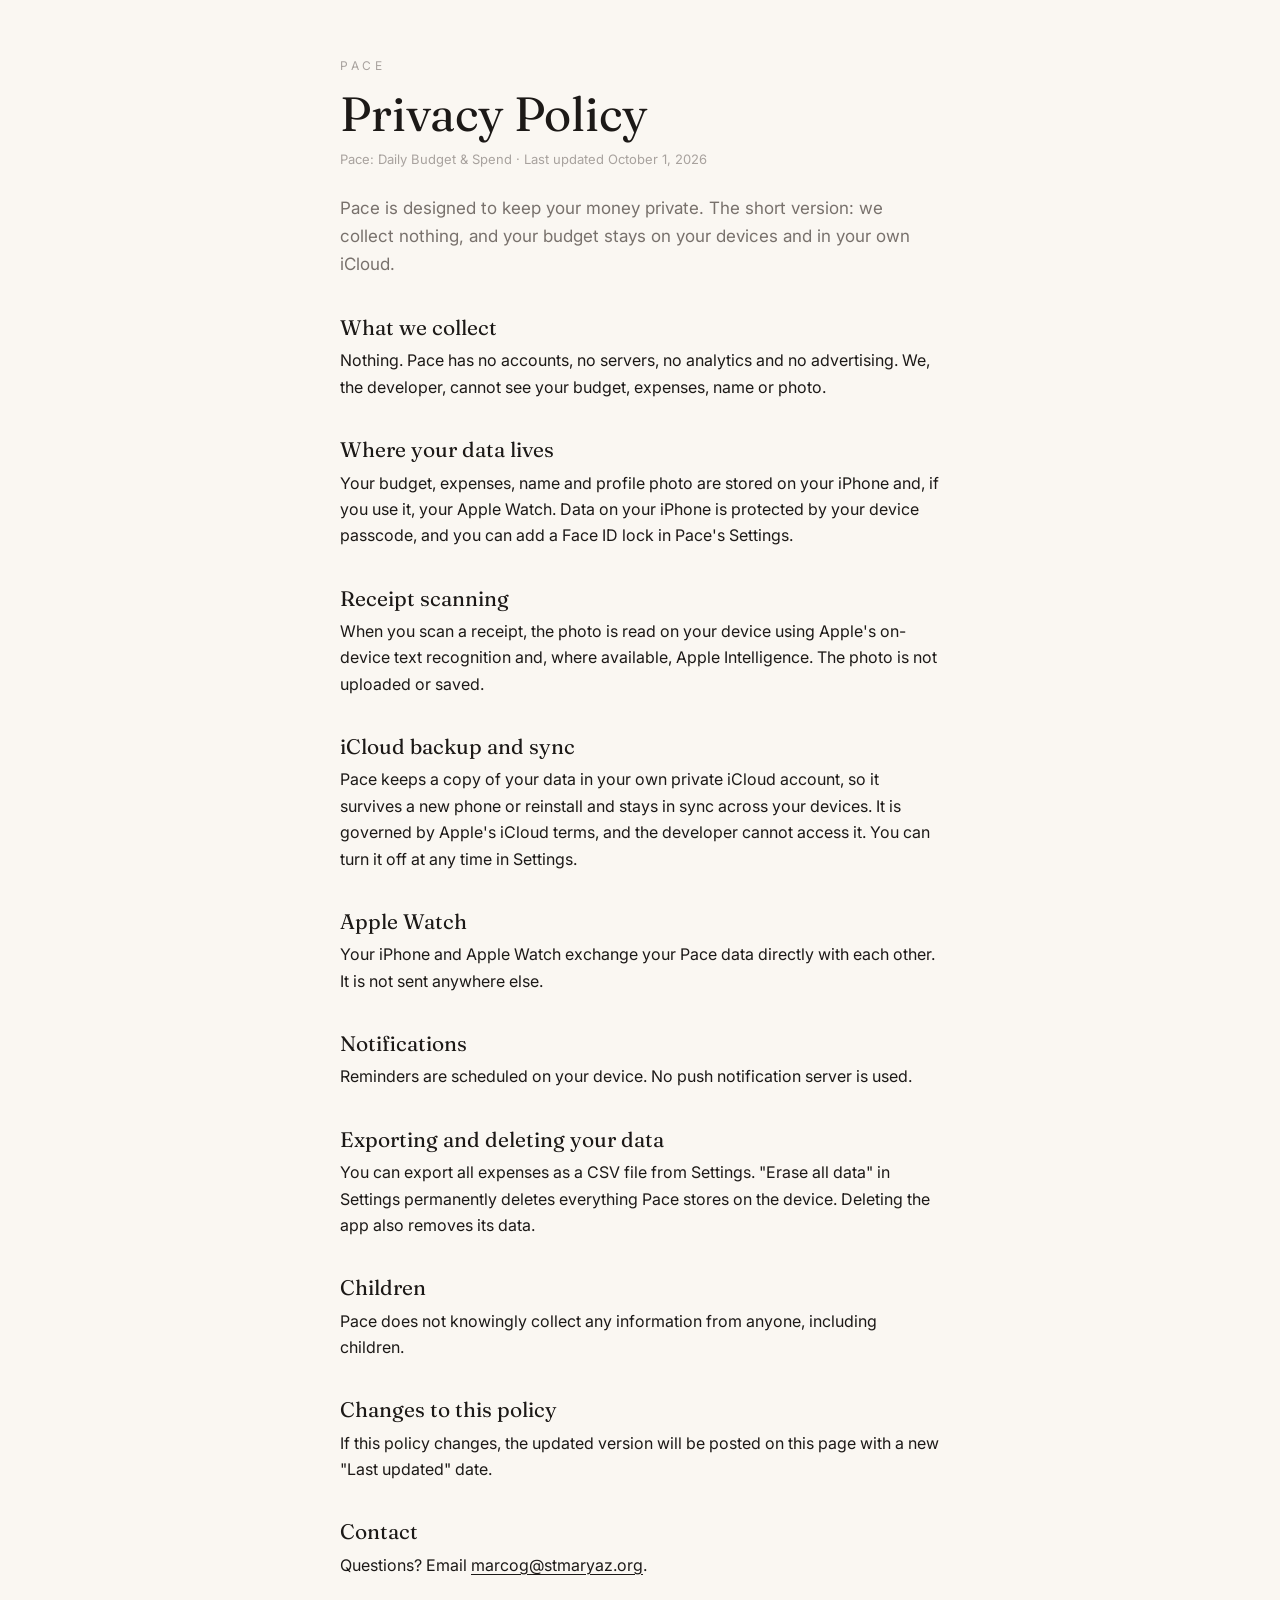
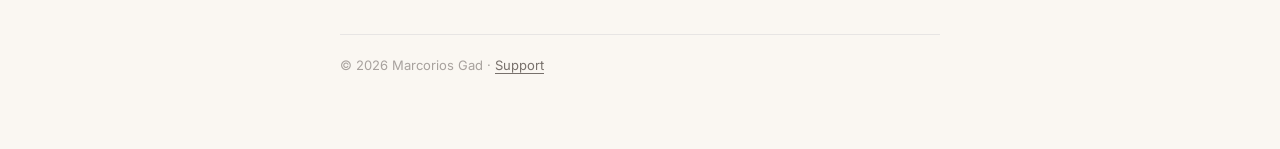
==== privacy.html @ 6c1cbb28 "Add files via upload" ====
<!doctype html>
<html lang="en">
<head>
<meta charset="utf-8">
<meta name="viewport" content="width=device-width, initial-scale=1">
<title>Pace Privacy Policy</title>
<meta name="description" content="Pace: Daily Budget &amp; Spend collects no data. Your budget stays on your device.">
<link rel="preconnect" href="https://fonts.googleapis.com">
<link rel="preconnect" href="https://fonts.gstatic.com" crossorigin>
<link href="https://fonts.googleapis.com/css2?family=Fraunces:opsz,wght@9..144,400&family=Inter:wght@400;500&display=swap" rel="stylesheet">
<link rel="stylesheet" href="style.css">
</head>
<body>
<main>
  <p class="eyebrow"><a href="./">Pace</a></p>
  <h1>Privacy Policy</h1>
  <p class="meta">Pace: Daily Budget &amp; Spend · Last updated October 1, 2026</p>

  <p class="lead">Pace is designed to keep your money private. The short version: we collect nothing, and your budget stays on your devices and in your own iCloud.</p>

  <h2>What we collect</h2>
  <p>Nothing. Pace has no accounts, no servers, no analytics and no advertising. We, the developer, cannot see your budget, expenses, name or photo.</p>

  <h2>Where your data lives</h2>
  <p>Your budget, expenses, name and profile photo are stored on your iPhone and, if you use it, your Apple Watch. Data on your iPhone is protected by your device passcode, and you can add a Face ID lock in Pace's Settings.</p>

  <h2>Receipt scanning</h2>
  <p>When you scan a receipt, the photo is read on your device using Apple's on-device text recognition and, where available, Apple Intelligence. The photo is not uploaded or saved.</p>

  <h2>iCloud backup and sync</h2>
  <p>Pace keeps a copy of your data in your own private iCloud account, so it survives a new phone or reinstall and stays in sync across your devices. It is governed by Apple's iCloud terms, and the developer cannot access it. You can turn it off at any time in Settings.</p>

  <h2>Apple Watch</h2>
  <p>Your iPhone and Apple Watch exchange your Pace data directly with each other. It is not sent anywhere else.</p>

  <h2>Notifications</h2>
  <p>Reminders are scheduled on your device. No push notification server is used.</p>

  <h2>Exporting and deleting your data</h2>
  <p>You can export all expenses as a CSV file from Settings. "Erase all data" in Settings permanently deletes everything Pace stores on the device. Deleting the app also removes its data.</p>

  <h2>Children</h2>
  <p>Pace does not knowingly collect any information from anyone, including children.</p>

  <h2>Changes to this policy</h2>
  <p>If this policy changes, the updated version will be posted on this page with a new "Last updated" date.</p>

  <h2>Contact</h2>
  <p>Questions? Email <a href="mailto:marcog@stmaryaz.org">marcog@stmaryaz.org</a>.</p>

  <footer>© 2026 Marcorios Gad · <a href="support.html">Support</a></footer>
</main>
</body>
</html>
---- style.css ----
:root {
  --paper: #FAF7F2;
  --ink: #1C1917;
  --muted: #78716C;
  --soft: #A8A29E;
  --line: #E7E5E4;
  color-scheme: light dark;
}

@media (prefers-color-scheme: dark) {
  :root {
    --paper: #141210;
    --ink: #F3EFE8;
    --muted: #A39D97;
    --soft: #8A847F;
    --line: #35312E;
  }
}

* { box-sizing: border-box; }

body {
  margin: 0;
  background: var(--paper);
  color: var(--ink);
  font: 400 16px/1.65 "Inter", -apple-system, system-ui, sans-serif;
  -webkit-font-smoothing: antialiased;
}

main {
  max-width: 640px;
  margin: 0 auto;
  padding: 56px 20px 72px;
}

.eyebrow {
  margin: 0 0 12px;
  font-size: 12px;
  letter-spacing: 0.3em;
  text-transform: uppercase;
}

.eyebrow a { color: var(--soft); text-decoration: none; }

h1 {
  margin: 0;
  font: 400 clamp(36px, 8vw, 48px)/1.1 "Fraunces", Georgia, serif;
}

h2 {
  margin: 36px 0 6px;
  font: 400 21px/1.3 "Fraunces", Georgia, serif;
}

p { margin: 0 0 12px; }

.meta { margin-top: 8px; color: var(--soft); font-size: 13px; }

.lead { margin-top: 24px; color: var(--muted); font-size: 17px; }

a { color: var(--ink); text-underline-offset: 3px; }

footer {
  margin-top: 56px;
  padding-top: 20px;
  border-top: 1px solid var(--line);
  color: var(--soft);
  font-size: 13px;
}

footer a { color: var(--muted); }
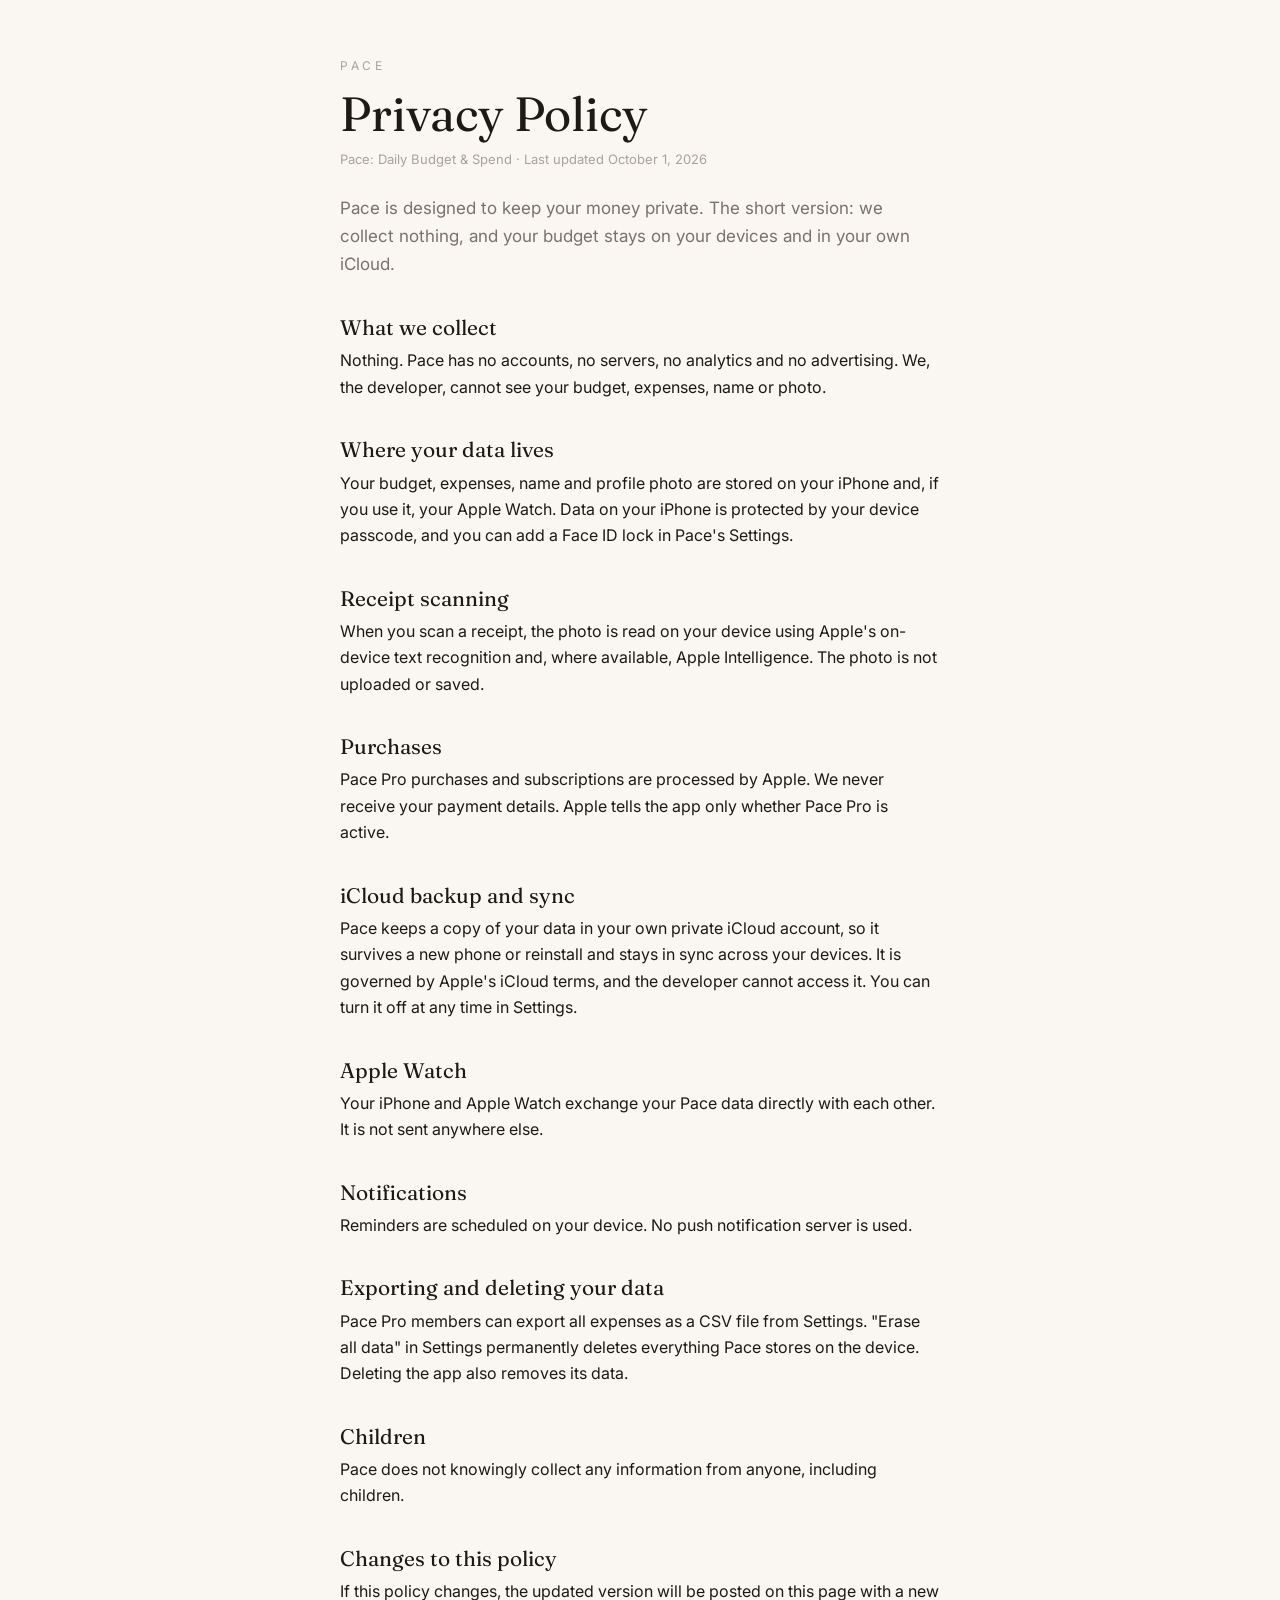
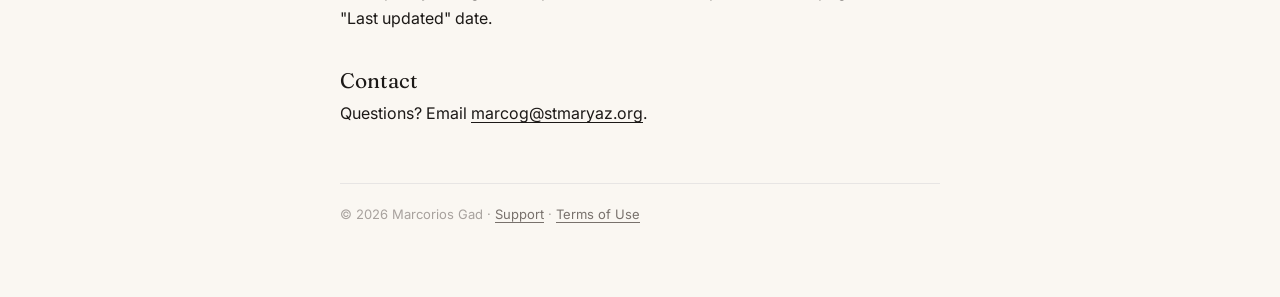
==== commit 296c9552: "Add Terms of Use, and bring privacy and support up to date for Pace Pro Co-Authored-By: Claude Opus " ====
--- a/privacy.html
+++ b/privacy.html
@@ -27,6 +27,9 @@
   <h2>Receipt scanning</h2>
   <p>When you scan a receipt, the photo is read on your device using Apple's on-device text recognition and, where available, Apple Intelligence. The photo is not uploaded or saved.</p>
 
+  <h2>Purchases</h2>
+  <p>Pace Pro purchases and subscriptions are processed by Apple. We never receive your payment details. Apple tells the app only whether Pace Pro is active.</p>
+
   <h2>iCloud backup and sync</h2>
   <p>Pace keeps a copy of your data in your own private iCloud account, so it survives a new phone or reinstall and stays in sync across your devices. It is governed by Apple's iCloud terms, and the developer cannot access it. You can turn it off at any time in Settings.</p>
 
@@ -37,7 +40,7 @@
   <p>Reminders are scheduled on your device. No push notification server is used.</p>
 
   <h2>Exporting and deleting your data</h2>
-  <p>You can export all expenses as a CSV file from Settings. "Erase all data" in Settings permanently deletes everything Pace stores on the device. Deleting the app also removes its data.</p>
+  <p>Pace Pro members can export all expenses as a CSV file from Settings. "Erase all data" in Settings permanently deletes everything Pace stores on the device. Deleting the app also removes its data.</p>
 
   <h2>Children</h2>
   <p>Pace does not knowingly collect any information from anyone, including children.</p>
@@ -48,7 +51,7 @@
   <h2>Contact</h2>
   <p>Questions? Email <a href="mailto:marcog@stmaryaz.org">marcog@stmaryaz.org</a>.</p>
 
-  <footer>© 2026 Marcorios Gad · <a href="support.html">Support</a></footer>
+  <footer>© 2026 Marcorios Gad · <a href="support.html">Support</a> · <a href="terms.html">Terms of Use</a></footer>
 </main>
 </body>
 </html>
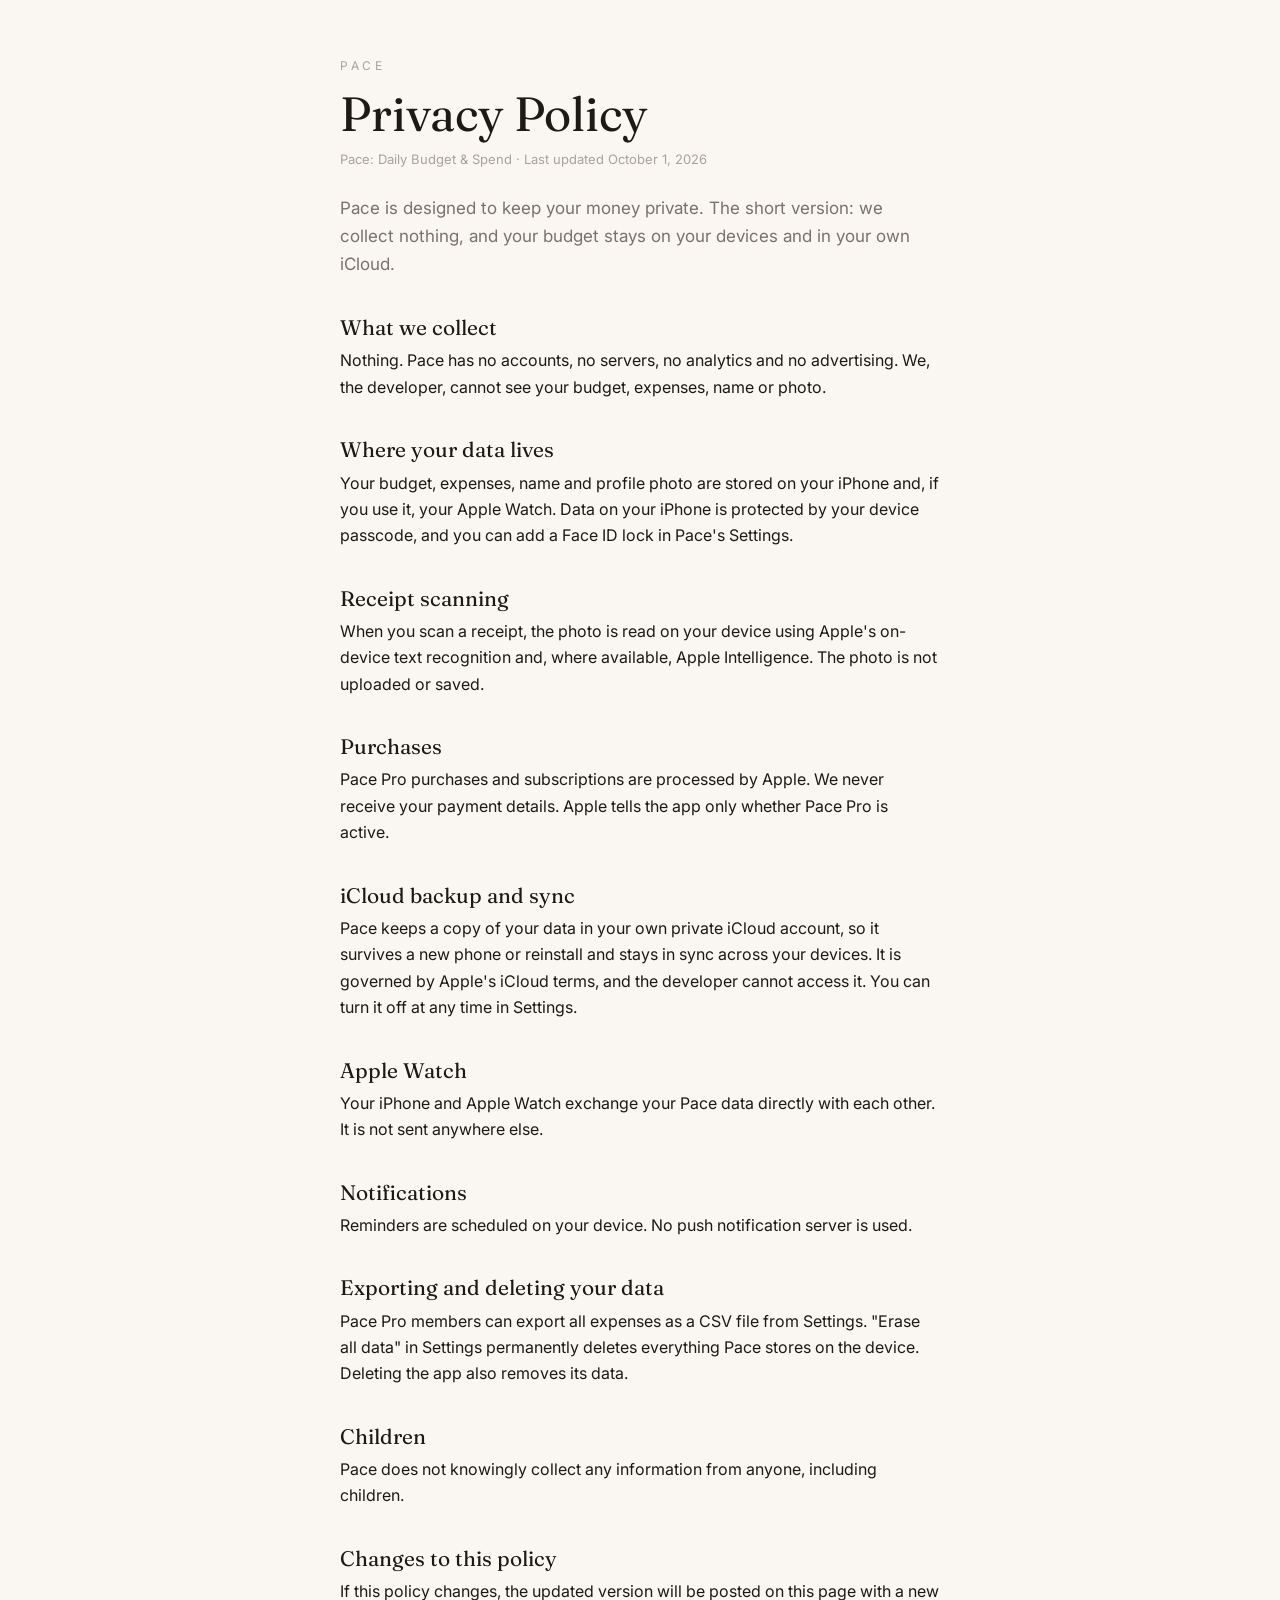
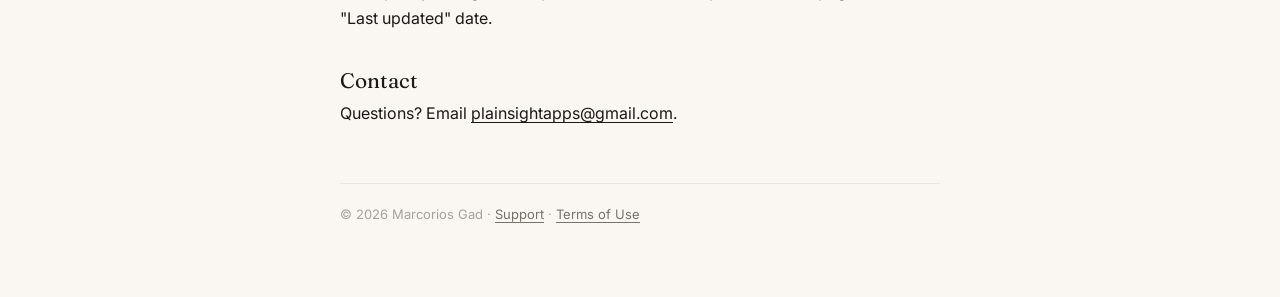
==== commit f83c81b9: "Use plainsightapps@gmail.com as the contact email Co-Authored-By: Claude Opus 5.5 <noreply@anthropic" ====
--- a/privacy.html
+++ b/privacy.html
@@ -49,7 +49,7 @@
   <p>If this policy changes, the updated version will be posted on this page with a new "Last updated" date.</p>
 
   <h2>Contact</h2>
-  <p>Questions? Email <a href="mailto:marcog@stmaryaz.org">marcog@stmaryaz.org</a>.</p>
+  <p>Questions? Email <a href="mailto:plainsightapps@gmail.com">plainsightapps@gmail.com</a>.</p>
 
   <footer>© 2026 Marcorios Gad · <a href="support.html">Support</a> · <a href="terms.html">Terms of Use</a></footer>
 </main>
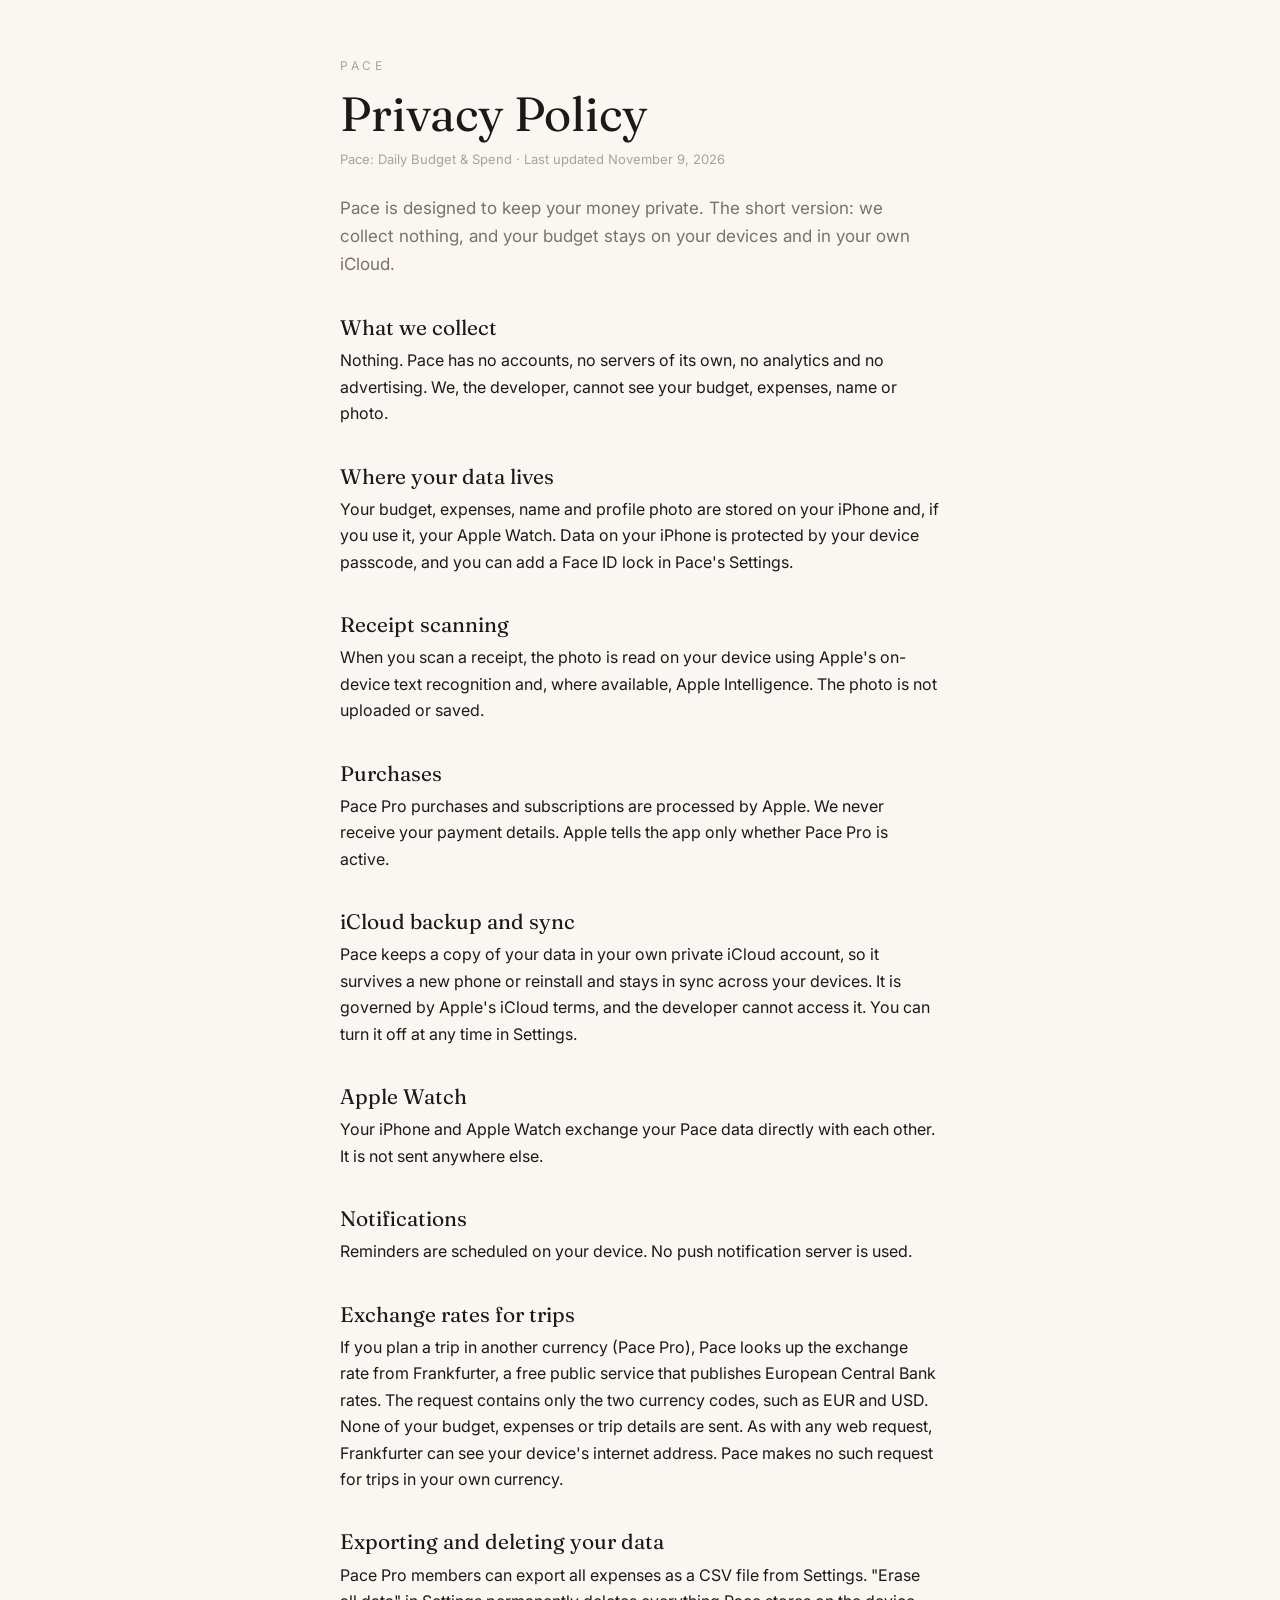
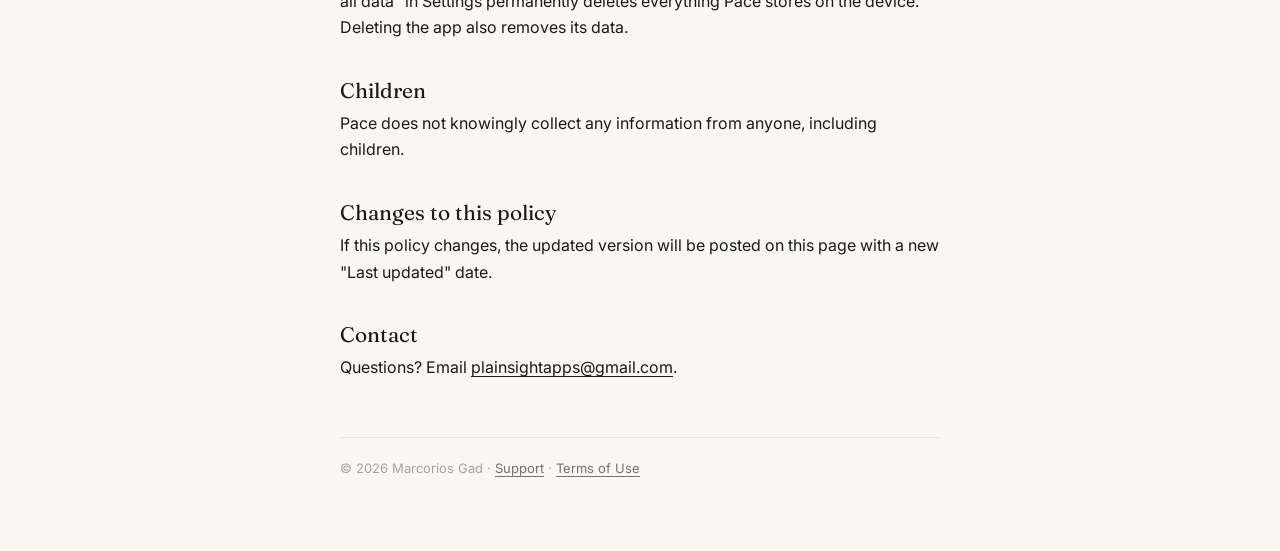
==== commit 04149e51: "Add exchange rates to privacy, and the 1.2 Pro features to support Co-Authored-By: Claude Opus 5.5 <" ====
--- a/privacy.html
+++ b/privacy.html
@@ -14,12 +14,12 @@
 <main>
   <p class="eyebrow"><a href="./">Pace</a></p>
   <h1>Privacy Policy</h1>
-  <p class="meta">Pace: Daily Budget &amp; Spend · Last updated October 1, 2026</p>
+  <p class="meta">Pace: Daily Budget &amp; Spend · Last updated November 9, 2026</p>
 
   <p class="lead">Pace is designed to keep your money private. The short version: we collect nothing, and your budget stays on your devices and in your own iCloud.</p>
 
   <h2>What we collect</h2>
-  <p>Nothing. Pace has no accounts, no servers, no analytics and no advertising. We, the developer, cannot see your budget, expenses, name or photo.</p>
+  <p>Nothing. Pace has no accounts, no servers of its own, no analytics and no advertising. We, the developer, cannot see your budget, expenses, name or photo.</p>
 
   <h2>Where your data lives</h2>
   <p>Your budget, expenses, name and profile photo are stored on your iPhone and, if you use it, your Apple Watch. Data on your iPhone is protected by your device passcode, and you can add a Face ID lock in Pace's Settings.</p>
@@ -39,6 +39,9 @@
   <h2>Notifications</h2>
   <p>Reminders are scheduled on your device. No push notification server is used.</p>
 
+  <h2>Exchange rates for trips</h2>
+  <p>If you plan a trip in another currency (Pace Pro), Pace looks up the exchange rate from Frankfurter, a free public service that publishes European Central Bank rates. The request contains only the two currency codes, such as EUR and USD. None of your budget, expenses or trip details are sent. As with any web request, Frankfurter can see your device's internet address. Pace makes no such request for trips in your own currency.</p>
+
   <h2>Exporting and deleting your data</h2>
   <p>Pace Pro members can export all expenses as a CSV file from Settings. "Erase all data" in Settings permanently deletes everything Pace stores on the device. Deleting the app also removes its data.</p>
 
